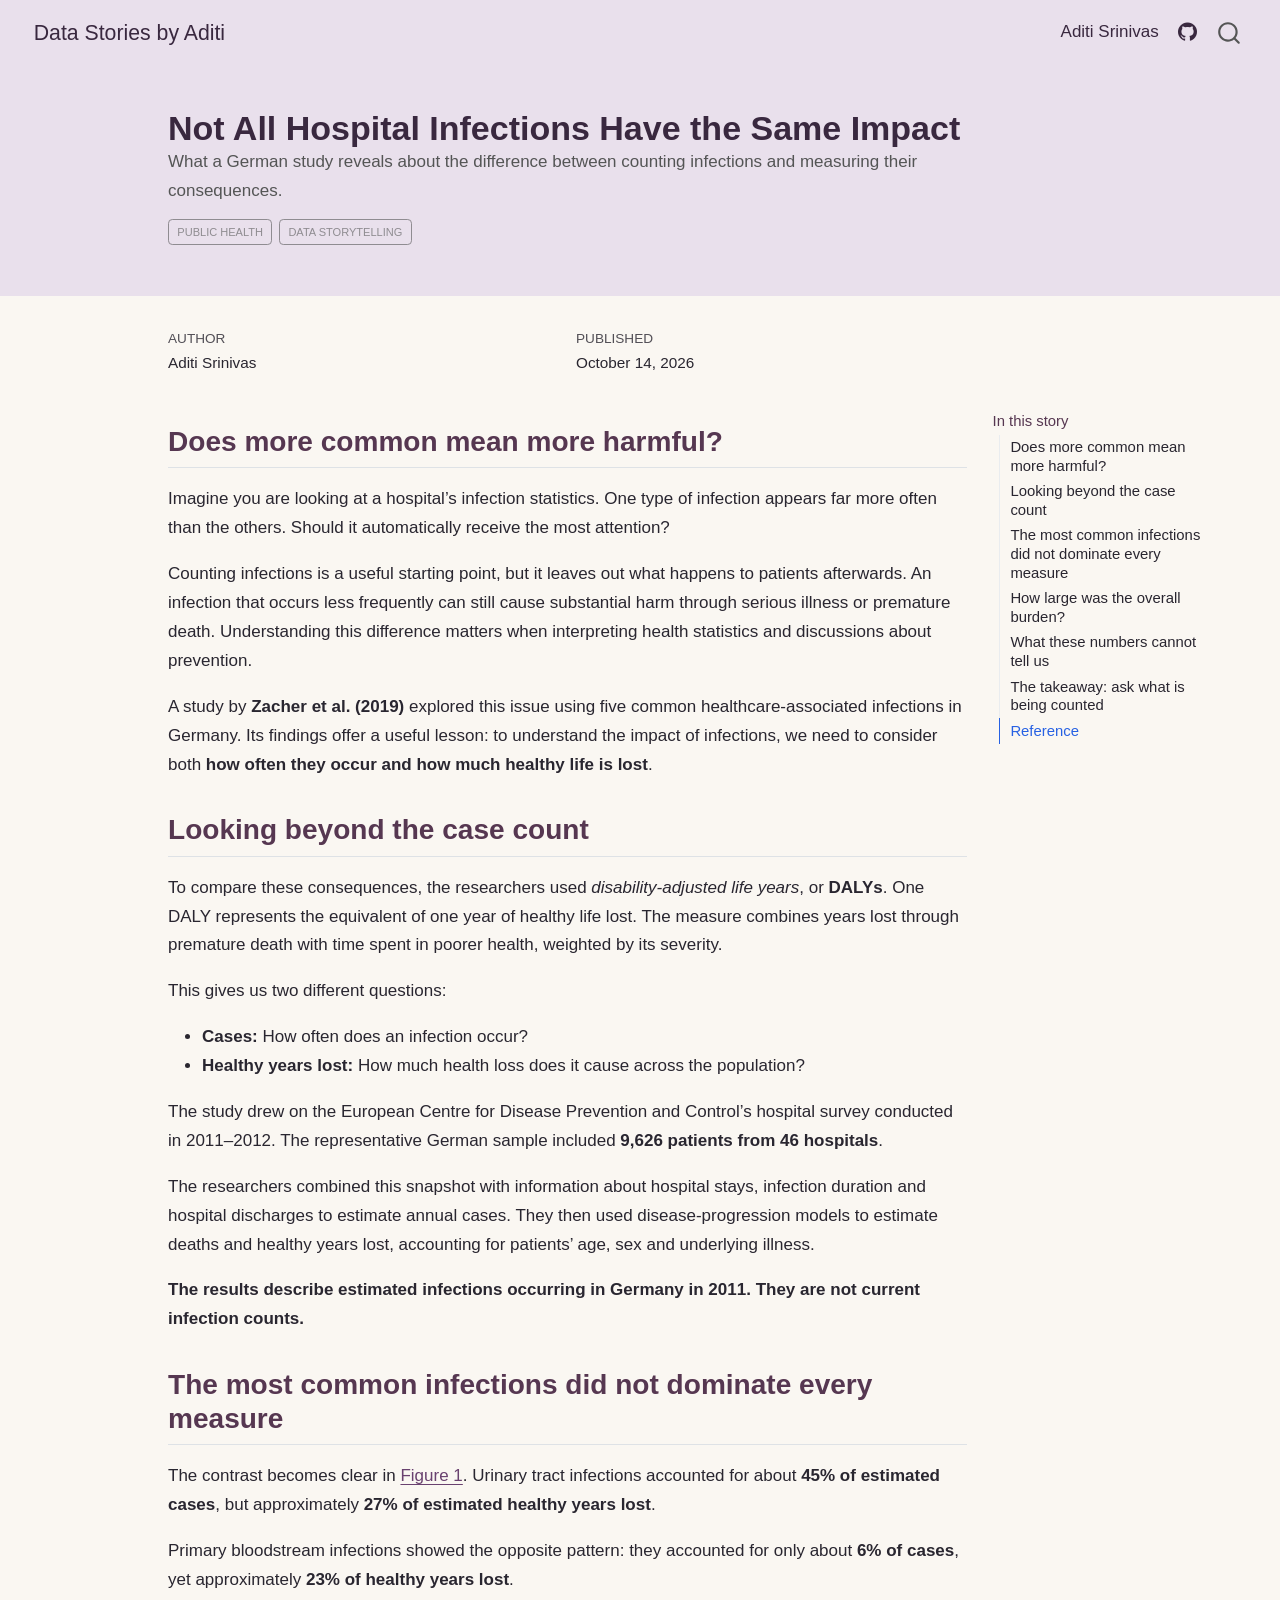
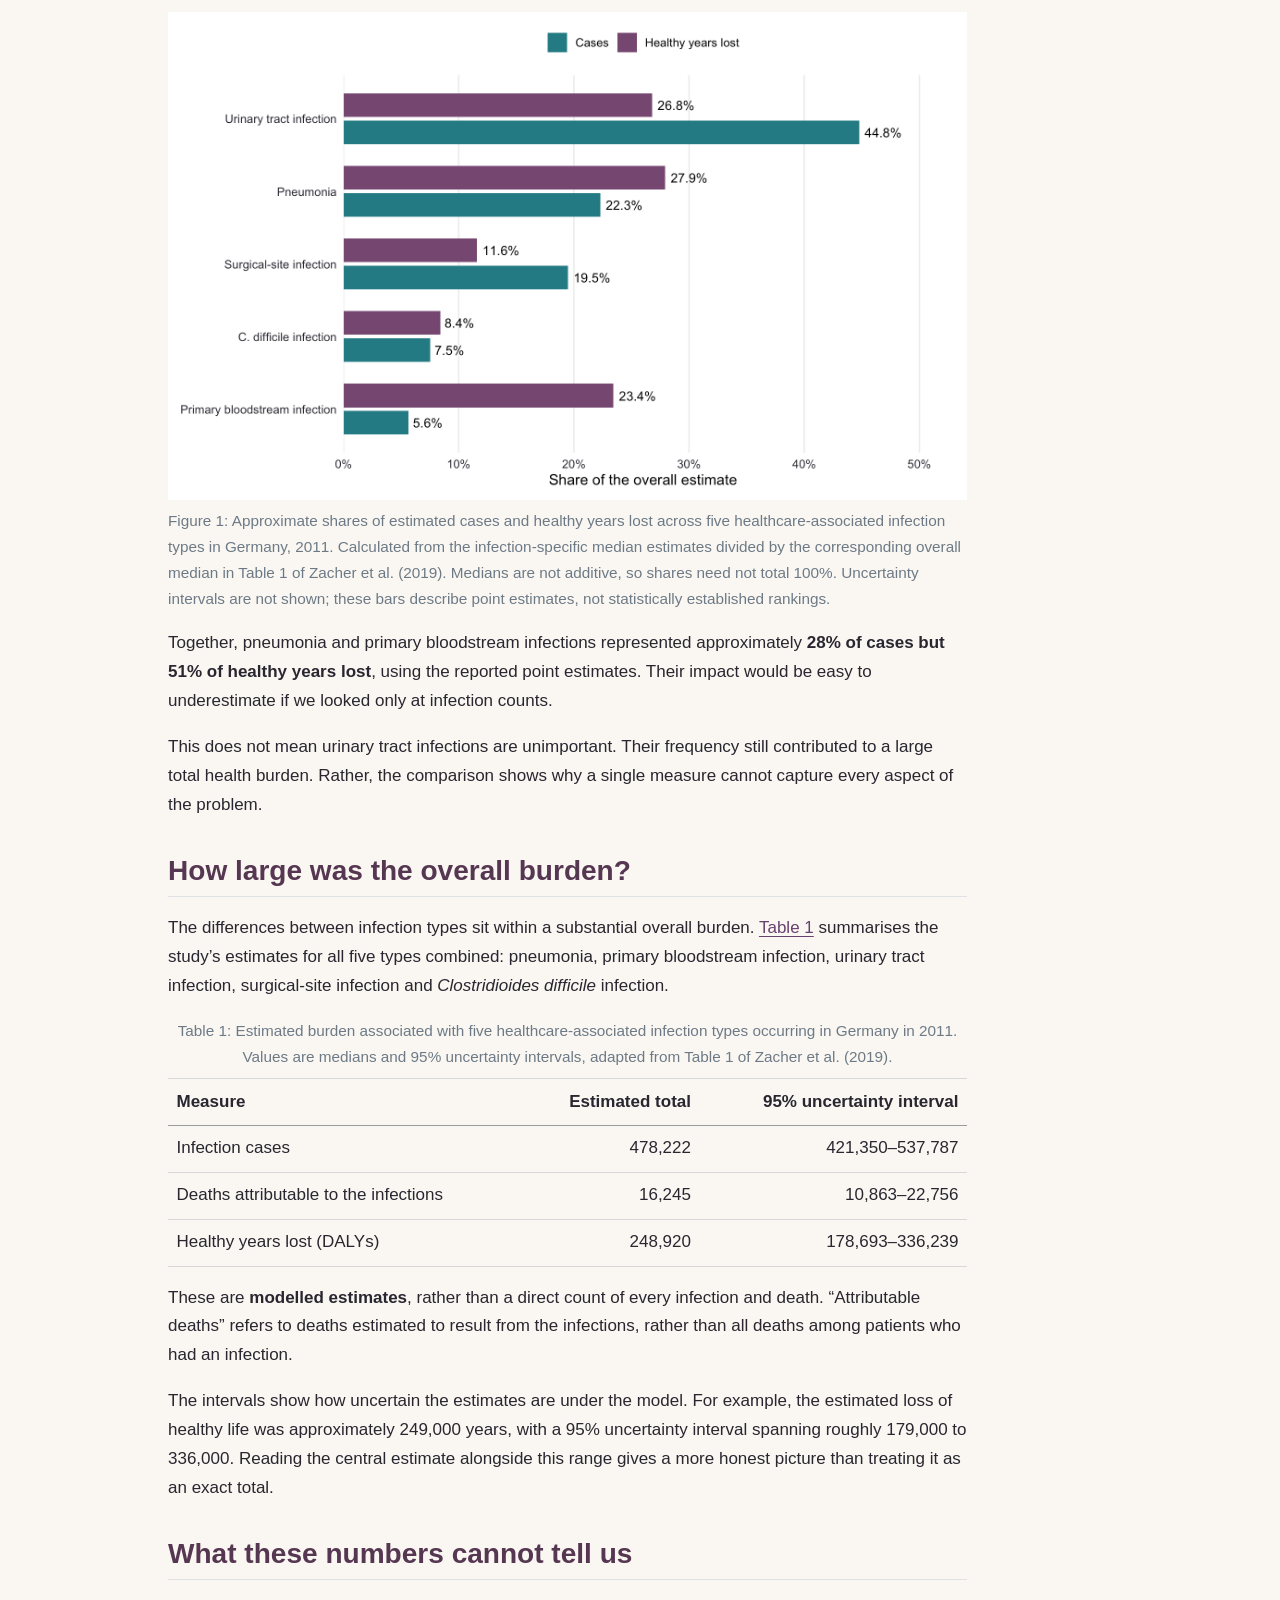
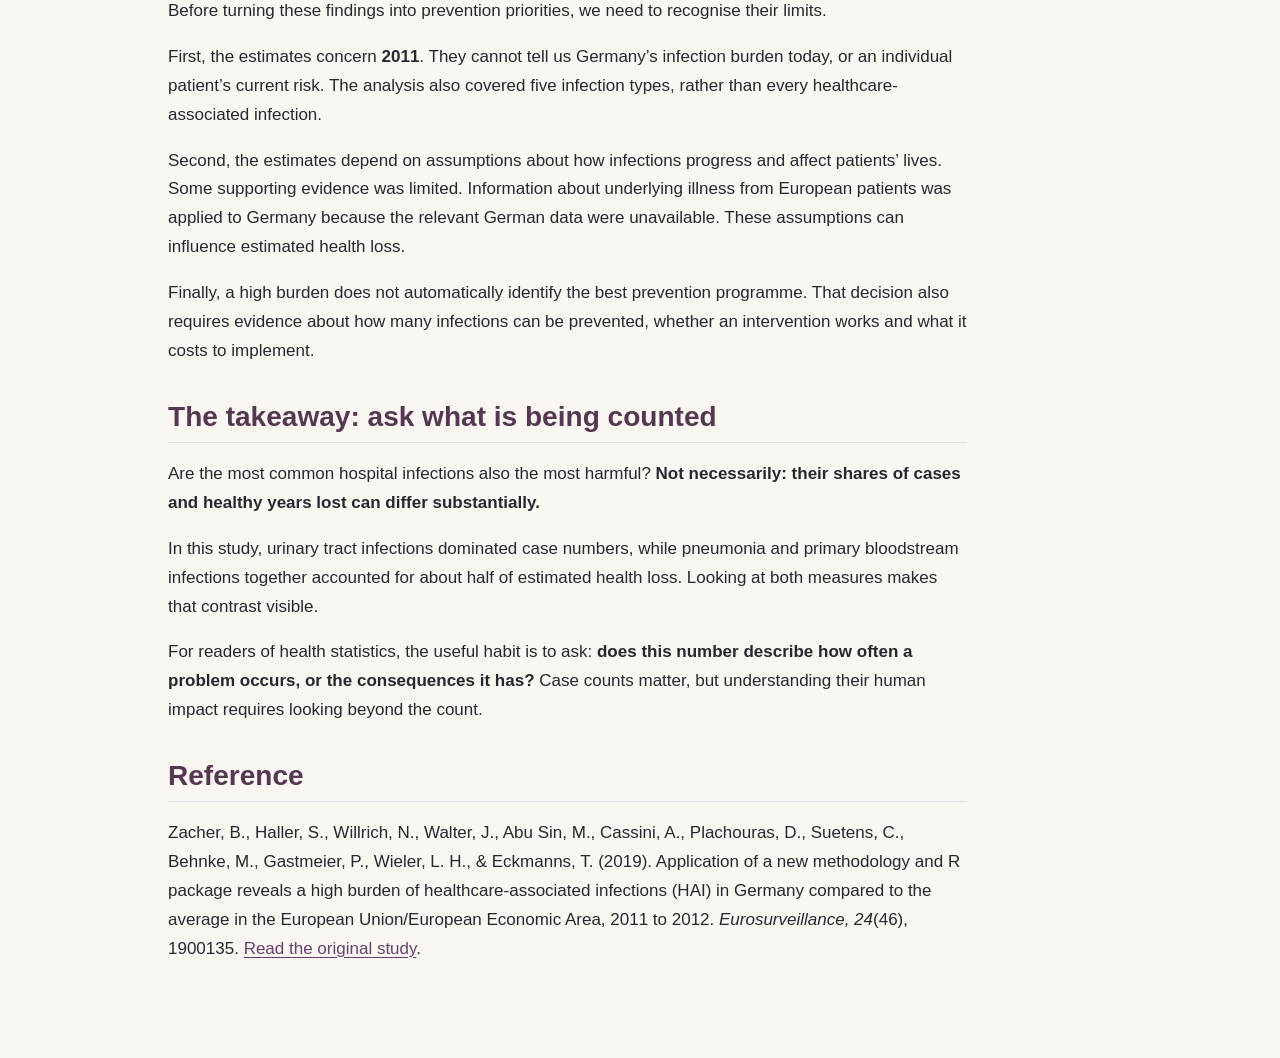
==== docs/posts/welcome/index.html @ 3dda04f0 "Render website for GitHub Pages" ====
<!DOCTYPE html>
<html xmlns="http://www.w3.org/1999/xhtml" lang="en" xml:lang="en"><head>

<meta charset="utf-8">
<meta name="generator" content="quarto-1.8.25">

<meta name="viewport" content="width=device-width, initial-scale=1.0, user-scalable=yes">

<meta name="author" content="Aditi Srinivas">
<meta name="dcterms.date" content="2026-10-14">
<meta name="description" content="What a German study reveals about the difference between counting infections and measuring their consequences.">

<title>Not All Hospital Infections Have the Same Impact – Data Stories by Aditi</title>
<style>
code{white-space: pre-wrap;}
span.smallcaps{font-variant: small-caps;}
div.columns{display: flex; gap: min(4vw, 1.5em);}
div.column{flex: auto; overflow-x: auto;}
div.hanging-indent{margin-left: 1.5em; text-indent: -1.5em;}
ul.task-list{list-style: none;}
ul.task-list li input[type="checkbox"] {
  width: 0.8em;
  margin: 0 0.8em 0.2em -1em; /* quarto-specific, see https://github.com/quarto-dev/quarto-cli/issues/4556 */ 
  vertical-align: middle;
}
</style>


<script src="../../site_libs/quarto-nav/quarto-nav.js"></script>
<script src="../../site_libs/quarto-nav/headroom.min.js"></script>
<script src="../../site_libs/clipboard/clipboard.min.js"></script>
<script src="../../site_libs/quarto-search/autocomplete.umd.js"></script>
<script src="../../site_libs/quarto-search/fuse.min.js"></script>
<script src="../../site_libs/quarto-search/quarto-search.js"></script>
<meta name="quarto:offset" content="../../">
<script src="../../site_libs/quarto-html/quarto.js" type="module"></script>
<script src="../../site_libs/quarto-html/tabsets/tabsets.js" type="module"></script>
<script src="../../site_libs/quarto-html/axe/axe-check.js" type="module"></script>
<script src="../../site_libs/quarto-html/popper.min.js"></script>
<script src="../../site_libs/quarto-html/tippy.umd.min.js"></script>
<script src="../../site_libs/quarto-html/anchor.min.js"></script>
<link href="../../site_libs/quarto-html/tippy.css" rel="stylesheet">
<link href="../../site_libs/quarto-html/quarto-syntax-highlighting-7b89279ff1a6dce999919e0e67d4d9ec.css" rel="stylesheet" id="quarto-text-highlighting-styles">
<script src="../../site_libs/bootstrap/bootstrap.min.js"></script>
<link href="../../site_libs/bootstrap/bootstrap-icons.css" rel="stylesheet">
<link href="../../site_libs/bootstrap/bootstrap-5b4ad623e5705c0698d39aec6f10cf02.min.css" rel="stylesheet" append-hash="true" id="quarto-bootstrap" data-mode="light">
<script id="quarto-search-options" type="application/json">{
  "location": "navbar",
  "copy-button": false,
  "collapse-after": 3,
  "panel-placement": "end",
  "type": "overlay",
  "limit": 50,
  "keyboard-shortcut": [
    "f",
    "/",
    "s"
  ],
  "show-item-context": false,
  "language": {
    "search-no-results-text": "No results",
    "search-matching-documents-text": "matching documents",
    "search-copy-link-title": "Copy link to search",
    "search-hide-matches-text": "Hide additional matches",
    "search-more-match-text": "more match in this document",
    "search-more-matches-text": "more matches in this document",
    "search-clear-button-title": "Clear",
    "search-text-placeholder": "",
    "search-detached-cancel-button-title": "Cancel",
    "search-submit-button-title": "Submit",
    "search-label": "Search"
  }
}</script>


<link rel="stylesheet" href="../../styles.css">
</head>

<body class="nav-fixed quarto-light">

<div id="quarto-search-results"></div>
  <header id="quarto-header" class="headroom fixed-top quarto-banner">
    <nav class="navbar navbar-expand-lg " data-bs-theme="dark">
      <div class="navbar-container container-fluid">
      <div class="navbar-brand-container mx-auto">
    <a href="../../index.html" class="navbar-brand navbar-brand-logo">
    </a>
    <a class="navbar-brand" href="../../index.html">
    <span class="navbar-title">Data Stories by Aditi</span>
    </a>
  </div>
            <div id="quarto-search" class="" title="Search"></div>
          <button class="navbar-toggler" type="button" data-bs-toggle="collapse" data-bs-target="#navbarCollapse" aria-controls="navbarCollapse" role="menu" aria-expanded="false" aria-label="Toggle navigation" onclick="if (window.quartoToggleHeadroom) { window.quartoToggleHeadroom(); }">
  <span class="navbar-toggler-icon"></span>
</button>
          <div class="collapse navbar-collapse" id="navbarCollapse">
            <ul class="navbar-nav navbar-nav-scroll ms-auto">
  <li class="nav-item">
    <a class="nav-link" href="../../about.html"> 
<span class="menu-text">Aditi Srinivas</span></a>
  </li>  
  <li class="nav-item compact">
    <a class="nav-link" href="https://github.com/asri0053"> <i class="bi bi-github" role="img">
</i> 
<span class="menu-text"></span></a>
  </li>  
</ul>
          </div> <!-- /navcollapse -->
            <div class="quarto-navbar-tools">
</div>
      </div> <!-- /container-fluid -->
    </nav>
</header>
<!-- content -->
<header id="title-block-header" class="quarto-title-block default page-columns page-full">
  <div class="quarto-title-banner page-columns page-full">
    <div class="quarto-title column-body">
      <h1 class="title">Not All Hospital Infections Have the Same Impact</h1>
                  <div>
        <div class="description">
          What a German study reveals about the difference between counting infections and measuring their consequences.
        </div>
      </div>
                          <div class="quarto-categories">
                <div class="quarto-category">Public health</div>
                <div class="quarto-category">Data storytelling</div>
              </div>
                  </div>
  </div>
    
  
  <div class="quarto-title-meta">

      <div>
      <div class="quarto-title-meta-heading">Author</div>
      <div class="quarto-title-meta-contents">
               <p>Aditi Srinivas </p>
            </div>
    </div>
      
      <div>
      <div class="quarto-title-meta-heading">Published</div>
      <div class="quarto-title-meta-contents">
        <p class="date">October 14, 2026</p>
      </div>
    </div>
    
      
    </div>
    
  
  </header><div id="quarto-content" class="quarto-container page-columns page-rows-contents page-layout-article page-navbar">
<!-- sidebar -->
<!-- margin-sidebar -->
    <div id="quarto-margin-sidebar" class="sidebar margin-sidebar">
        <nav id="TOC" role="doc-toc" class="toc-active">
    <h2 id="toc-title">In this story</h2>
   
  <ul>
  <li><a href="#does-more-common-mean-more-harmful" id="toc-does-more-common-mean-more-harmful" class="nav-link active" data-scroll-target="#does-more-common-mean-more-harmful">Does more common mean more harmful?</a></li>
  <li><a href="#looking-beyond-the-case-count" id="toc-looking-beyond-the-case-count" class="nav-link" data-scroll-target="#looking-beyond-the-case-count">Looking beyond the case count</a></li>
  <li><a href="#the-most-common-infections-did-not-dominate-every-measure" id="toc-the-most-common-infections-did-not-dominate-every-measure" class="nav-link" data-scroll-target="#the-most-common-infections-did-not-dominate-every-measure">The most common infections did not dominate every measure</a></li>
  <li><a href="#how-large-was-the-overall-burden" id="toc-how-large-was-the-overall-burden" class="nav-link" data-scroll-target="#how-large-was-the-overall-burden">How large was the overall burden?</a></li>
  <li><a href="#what-these-numbers-cannot-tell-us" id="toc-what-these-numbers-cannot-tell-us" class="nav-link" data-scroll-target="#what-these-numbers-cannot-tell-us">What these numbers cannot tell us</a></li>
  <li><a href="#the-takeaway-ask-what-is-being-counted" id="toc-the-takeaway-ask-what-is-being-counted" class="nav-link" data-scroll-target="#the-takeaway-ask-what-is-being-counted">The takeaway: ask what is being counted</a></li>
  <li><a href="#reference" id="toc-reference" class="nav-link" data-scroll-target="#reference">Reference</a></li>
  </ul>
</nav>
    </div>
<!-- main -->
<main class="content quarto-banner-title-block" id="quarto-document-content">





<section id="does-more-common-mean-more-harmful" class="level2">
<h2 class="anchored" data-anchor-id="does-more-common-mean-more-harmful">Does more common mean more harmful?</h2>
<p>Imagine you are looking at a hospital’s infection statistics. One type of infection appears far more often than the others. Should it automatically receive the most attention?</p>
<p>Counting infections is a useful starting point, but it leaves out what happens to patients afterwards. An infection that occurs less frequently can still cause substantial harm through serious illness or premature death. Understanding this difference matters when interpreting health statistics and discussions about prevention.</p>
<p>A study by <strong>Zacher et al.&nbsp;(2019)</strong> explored this issue using five common healthcare-associated infections in Germany. Its findings offer a useful lesson: to understand the impact of infections, we need to consider both <strong>how often they occur and how much healthy life is lost</strong>.</p>
</section>
<section id="looking-beyond-the-case-count" class="level2">
<h2 class="anchored" data-anchor-id="looking-beyond-the-case-count">Looking beyond the case count</h2>
<p>To compare these consequences, the researchers used <em>disability-adjusted life years</em>, or <strong>DALYs</strong>. One DALY represents the equivalent of one year of healthy life lost. The measure combines years lost through premature death with time spent in poorer health, weighted by its severity.</p>
<p>This gives us two different questions:</p>
<ul>
<li><strong>Cases:</strong> How often does an infection occur?</li>
<li><strong>Healthy years lost:</strong> How much health loss does it cause across the population?</li>
</ul>
<p>The study drew on the European Centre for Disease Prevention and Control’s hospital survey conducted in 2011–2012. The representative German sample included <strong>9,626 patients from 46 hospitals</strong>.</p>
<p>The researchers combined this snapshot with information about hospital stays, infection duration and hospital discharges to estimate annual cases. They then used disease-progression models to estimate deaths and healthy years lost, accounting for patients’ age, sex and underlying illness.</p>
<p><strong>The results describe estimated infections occurring in Germany in 2011. They are not current infection counts.</strong></p>
</section>
<section id="the-most-common-infections-did-not-dominate-every-measure" class="level2">
<h2 class="anchored" data-anchor-id="the-most-common-infections-did-not-dominate-every-measure">The most common infections did not dominate every measure</h2>
<p>The contrast becomes clear in <a href="#fig-infection-shares" class="quarto-xref">Figure&nbsp;1</a>. Urinary tract infections accounted for about <strong>45% of estimated cases</strong>, but approximately <strong>27% of estimated healthy years lost</strong>.</p>
<p>Primary bloodstream infections showed the opposite pattern: they accounted for only about <strong>6% of cases</strong>, yet approximately <strong>23% of healthy years lost</strong>.</p>
<div class="cell">
<div class="cell-output-display">
<div id="fig-infection-shares" class="quarto-float quarto-figure quarto-figure-center anchored" alt="Paired horizontal bars compare infection case shares with shares of healthy years lost. Urinary tract infections account for about 45 percent of cases and 27 percent of health loss; primary bloodstream infections account for about 6 percent of cases and 23 percent of health loss.">
<figure class="quarto-float quarto-float-fig figure">
<div aria-describedby="fig-infection-shares-caption-0ceaefa1-69ba-4598-a22c-09a6ac19f8ca">
<img src="index_files/figure-html/fig-infection-shares-1.png" class="img-fluid figure-img" style="width:100.0%" alt="Paired horizontal bars compare infection case shares with shares of healthy years lost. Urinary tract infections account for about 45 percent of cases and 27 percent of health loss; primary bloodstream infections account for about 6 percent of cases and 23 percent of health loss.">
</div>
<figcaption class="quarto-float-caption-bottom quarto-float-caption quarto-float-fig" id="fig-infection-shares-caption-0ceaefa1-69ba-4598-a22c-09a6ac19f8ca">
Figure&nbsp;1: Approximate shares of estimated cases and healthy years lost across five healthcare-associated infection types in Germany, 2011. Calculated from the infection-specific median estimates divided by the corresponding overall median in Table 1 of Zacher et al.&nbsp;(2019). Medians are not additive, so shares need not total 100%. Uncertainty intervals are not shown; these bars describe point estimates, not statistically established rankings.
</figcaption>
</figure>
</div>
</div>
</div>
<p>Together, pneumonia and primary bloodstream infections represented approximately <strong>28% of cases but 51% of healthy years lost</strong>, using the reported point estimates. Their impact would be easy to underestimate if we looked only at infection counts.</p>
<p>This does not mean urinary tract infections are unimportant. Their frequency still contributed to a large total health burden. Rather, the comparison shows why a single measure cannot capture every aspect of the problem.</p>
</section>
<section id="how-large-was-the-overall-burden" class="level2">
<h2 class="anchored" data-anchor-id="how-large-was-the-overall-burden">How large was the overall burden?</h2>
<p>The differences between infection types sit within a substantial overall burden. <a href="#tbl-burden" class="quarto-xref">Table&nbsp;1</a> summarises the study’s estimates for all five types combined: pneumonia, primary bloodstream infection, urinary tract infection, surgical-site infection and <em>Clostridioides difficile</em> infection.</p>
<div id="tbl-burden" class="quarto-float quarto-figure quarto-figure-center anchored">
<figure class="quarto-float quarto-float-tbl figure">
<figcaption class="quarto-float-caption-top quarto-float-caption quarto-float-tbl" id="tbl-burden-caption-0ceaefa1-69ba-4598-a22c-09a6ac19f8ca">
Table&nbsp;1: Estimated burden associated with five healthcare-associated infection types occurring in Germany in 2011. Values are medians and 95% uncertainty intervals, adapted from Table 1 of Zacher et al.&nbsp;(2019).
</figcaption>
<div aria-describedby="tbl-burden-caption-0ceaefa1-69ba-4598-a22c-09a6ac19f8ca">
<table class="caption-top table">
<thead>
<tr class="header">
<th style="text-align: left;">Measure</th>
<th style="text-align: right;">Estimated total</th>
<th style="text-align: right;">95% uncertainty interval</th>
</tr>
</thead>
<tbody>
<tr class="odd">
<td style="text-align: left;">Infection cases</td>
<td style="text-align: right;">478,222</td>
<td style="text-align: right;">421,350–537,787</td>
</tr>
<tr class="even">
<td style="text-align: left;">Deaths attributable to the infections</td>
<td style="text-align: right;">16,245</td>
<td style="text-align: right;">10,863–22,756</td>
</tr>
<tr class="odd">
<td style="text-align: left;">Healthy years lost (DALYs)</td>
<td style="text-align: right;">248,920</td>
<td style="text-align: right;">178,693–336,239</td>
</tr>
</tbody>
</table>
</div>
</figure>
</div>
<p>These are <strong>modelled estimates</strong>, rather than a direct count of every infection and death. “Attributable deaths” refers to deaths estimated to result from the infections, rather than all deaths among patients who had an infection.</p>
<p>The intervals show how uncertain the estimates are under the model. For example, the estimated loss of healthy life was approximately 249,000 years, with a 95% uncertainty interval spanning roughly 179,000 to 336,000. Reading the central estimate alongside this range gives a more honest picture than treating it as an exact total.</p>
</section>
<section id="what-these-numbers-cannot-tell-us" class="level2">
<h2 class="anchored" data-anchor-id="what-these-numbers-cannot-tell-us">What these numbers cannot tell us</h2>
<p>Before turning these findings into prevention priorities, we need to recognise their limits.</p>
<p>First, the estimates concern <strong>2011</strong>. They cannot tell us Germany’s infection burden today, or an individual patient’s current risk. The analysis also covered five infection types, rather than every healthcare-associated infection.</p>
<p>Second, the estimates depend on assumptions about how infections progress and affect patients’ lives. Some supporting evidence was limited. Information about underlying illness from European patients was applied to Germany because the relevant German data were unavailable. These assumptions can influence estimated health loss.</p>
<p>Finally, a high burden does not automatically identify the best prevention programme. That decision also requires evidence about how many infections can be prevented, whether an intervention works and what it costs to implement.</p>
</section>
<section id="the-takeaway-ask-what-is-being-counted" class="level2">
<h2 class="anchored" data-anchor-id="the-takeaway-ask-what-is-being-counted">The takeaway: ask what is being counted</h2>
<p>Are the most common hospital infections also the most harmful? <strong>Not necessarily: their shares of cases and healthy years lost can differ substantially.</strong></p>
<p>In this study, urinary tract infections dominated case numbers, while pneumonia and primary bloodstream infections together accounted for about half of estimated health loss. Looking at both measures makes that contrast visible.</p>
<p>For readers of health statistics, the useful habit is to ask: <strong>does this number describe how often a problem occurs, or the consequences it has?</strong> Case counts matter, but understanding their human impact requires looking beyond the count.</p>
</section>
<section id="reference" class="level2">
<h2 class="anchored" data-anchor-id="reference">Reference</h2>
<p>Zacher, B., Haller, S., Willrich, N., Walter, J., Abu Sin, M., Cassini, A., Plachouras, D., Suetens, C., Behnke, M., Gastmeier, P., Wieler, L. H., &amp; Eckmanns, T. (2019). Application of a new methodology and R package reveals a high burden of healthcare-associated infections (HAI) in Germany compared to the average in the European Union/European Economic Area, 2011 to 2012. <em>Eurosurveillance, 24</em>(46), 1900135. <a href="https://doi.org/10.2807/1560-7917.ES.2019.24.46.1900135">Read the original study</a>.</p>


</section>

</main> <!-- /main -->
<script id="quarto-html-after-body" type="application/javascript">
  window.document.addEventListener("DOMContentLoaded", function (event) {
    const icon = "";
    const anchorJS = new window.AnchorJS();
    anchorJS.options = {
      placement: 'right',
      icon: icon
    };
    anchorJS.add('.anchored');
    const isCodeAnnotation = (el) => {
      for (const clz of el.classList) {
        if (clz.startsWith('code-annotation-')) {                     
          return true;
        }
      }
      return false;
    }
    const onCopySuccess = function(e) {
      // button target
      const button = e.trigger;
      // don't keep focus
      button.blur();
      // flash "checked"
      button.classList.add('code-copy-button-checked');
      var currentTitle = button.getAttribute("title");
      button.setAttribute("title", "Copied!");
      let tooltip;
      if (window.bootstrap) {
        button.setAttribute("data-bs-toggle", "tooltip");
        button.setAttribute("data-bs-placement", "left");
        button.setAttribute("data-bs-title", "Copied!");
        tooltip = new bootstrap.Tooltip(button, 
          { trigger: "manual", 
            customClass: "code-copy-button-tooltip",
            offset: [0, -8]});
        tooltip.show();    
      }
      setTimeout(function() {
        if (tooltip) {
          tooltip.hide();
          button.removeAttribute("data-bs-title");
          button.removeAttribute("data-bs-toggle");
          button.removeAttribute("data-bs-placement");
        }
        button.setAttribute("title", currentTitle);
        button.classList.remove('code-copy-button-checked');
      }, 1000);
      // clear code selection
      e.clearSelection();
    }
    const getTextToCopy = function(trigger) {
      const outerScaffold = trigger.parentElement.cloneNode(true);
      const codeEl = outerScaffold.querySelector('code');
      for (const childEl of codeEl.children) {
        if (isCodeAnnotation(childEl)) {
          childEl.remove();
        }
      }
      return codeEl.innerText;
    }
    const clipboard = new window.ClipboardJS('.code-copy-button:not([data-in-quarto-modal])', {
      text: getTextToCopy
    });
    clipboard.on('success', onCopySuccess);
    if (window.document.getElementById('quarto-embedded-source-code-modal')) {
      const clipboardModal = new window.ClipboardJS('.code-copy-button[data-in-quarto-modal]', {
        text: getTextToCopy,
        container: window.document.getElementById('quarto-embedded-source-code-modal')
      });
      clipboardModal.on('success', onCopySuccess);
    }
      var localhostRegex = new RegExp(/^(?:http|https):\/\/localhost\:?[0-9]*\//);
      var mailtoRegex = new RegExp(/^mailto:/);
        var filterRegex = new RegExp('/' + window.location.host + '/');
      var isInternal = (href) => {
          return filterRegex.test(href) || localhostRegex.test(href) || mailtoRegex.test(href);
      }
      // Inspect non-navigation links and adorn them if external
     var links = window.document.querySelectorAll('a[href]:not(.nav-link):not(.navbar-brand):not(.toc-action):not(.sidebar-link):not(.sidebar-item-toggle):not(.pagination-link):not(.no-external):not([aria-hidden]):not(.dropdown-item):not(.quarto-navigation-tool):not(.about-link)');
      for (var i=0; i<links.length; i++) {
        const link = links[i];
        if (!isInternal(link.href)) {
          // undo the damage that might have been done by quarto-nav.js in the case of
          // links that we want to consider external
          if (link.dataset.originalHref !== undefined) {
            link.href = link.dataset.originalHref;
          }
        }
      }
    function tippyHover(el, contentFn, onTriggerFn, onUntriggerFn) {
      const config = {
        allowHTML: true,
        maxWidth: 500,
        delay: 100,
        arrow: false,
        appendTo: function(el) {
            return el.parentElement;
        },
        interactive: true,
        interactiveBorder: 10,
        theme: 'quarto',
        placement: 'bottom-start',
      };
      if (contentFn) {
        config.content = contentFn;
      }
      if (onTriggerFn) {
        config.onTrigger = onTriggerFn;
      }
      if (onUntriggerFn) {
        config.onUntrigger = onUntriggerFn;
      }
      window.tippy(el, config); 
    }
    const noterefs = window.document.querySelectorAll('a[role="doc-noteref"]');
    for (var i=0; i<noterefs.length; i++) {
      const ref = noterefs[i];
      tippyHover(ref, function() {
        // use id or data attribute instead here
        let href = ref.getAttribute('data-footnote-href') || ref.getAttribute('href');
        try { href = new URL(href).hash; } catch {}
        const id = href.replace(/^#\/?/, "");
        const note = window.document.getElementById(id);
        if (note) {
          return note.innerHTML;
        } else {
          return "";
        }
      });
    }
    const xrefs = window.document.querySelectorAll('a.quarto-xref');
    const processXRef = (id, note) => {
      // Strip column container classes
      const stripColumnClz = (el) => {
        el.classList.remove("page-full", "page-columns");
        if (el.children) {
          for (const child of el.children) {
            stripColumnClz(child);
          }
        }
      }
      stripColumnClz(note)
      if (id === null || id.startsWith('sec-')) {
        // Special case sections, only their first couple elements
        const container = document.createElement("div");
        if (note.children && note.children.length > 2) {
          container.appendChild(note.children[0].cloneNode(true));
          for (let i = 1; i < note.children.length; i++) {
            const child = note.children[i];
            if (child.tagName === "P" && child.innerText === "") {
              continue;
            } else {
              container.appendChild(child.cloneNode(true));
              break;
            }
          }
          if (window.Quarto?.typesetMath) {
            window.Quarto.typesetMath(container);
          }
          return container.innerHTML
        } else {
          if (window.Quarto?.typesetMath) {
            window.Quarto.typesetMath(note);
          }
          return note.innerHTML;
        }
      } else {
        // Remove any anchor links if they are present
        const anchorLink = note.querySelector('a.anchorjs-link');
        if (anchorLink) {
          anchorLink.remove();
        }
        if (window.Quarto?.typesetMath) {
          window.Quarto.typesetMath(note);
        }
        if (note.classList.contains("callout")) {
          return note.outerHTML;
        } else {
          return note.innerHTML;
        }
      }
    }
    for (var i=0; i<xrefs.length; i++) {
      const xref = xrefs[i];
      tippyHover(xref, undefined, function(instance) {
        instance.disable();
        let url = xref.getAttribute('href');
        let hash = undefined; 
        if (url.startsWith('#')) {
          hash = url;
        } else {
          try { hash = new URL(url).hash; } catch {}
        }
        if (hash) {
          const id = hash.replace(/^#\/?/, "");
          const note = window.document.getElementById(id);
          if (note !== null) {
            try {
              const html = processXRef(id, note.cloneNode(true));
              instance.setContent(html);
            } finally {
              instance.enable();
              instance.show();
            }
          } else {
            // See if we can fetch this
            fetch(url.split('#')[0])
            .then(res => res.text())
            .then(html => {
              const parser = new DOMParser();
              const htmlDoc = parser.parseFromString(html, "text/html");
              const note = htmlDoc.getElementById(id);
              if (note !== null) {
                const html = processXRef(id, note);
                instance.setContent(html);
              } 
            }).finally(() => {
              instance.enable();
              instance.show();
            });
          }
        } else {
          // See if we can fetch a full url (with no hash to target)
          // This is a special case and we should probably do some content thinning / targeting
          fetch(url)
          .then(res => res.text())
          .then(html => {
            const parser = new DOMParser();
            const htmlDoc = parser.parseFromString(html, "text/html");
            const note = htmlDoc.querySelector('main.content');
            if (note !== null) {
              // This should only happen for chapter cross references
              // (since there is no id in the URL)
              // remove the first header
              if (note.children.length > 0 && note.children[0].tagName === "HEADER") {
                note.children[0].remove();
              }
              const html = processXRef(null, note);
              instance.setContent(html);
            } 
          }).finally(() => {
            instance.enable();
            instance.show();
          });
        }
      }, function(instance) {
      });
    }
        let selectedAnnoteEl;
        const selectorForAnnotation = ( cell, annotation) => {
          let cellAttr = 'data-code-cell="' + cell + '"';
          let lineAttr = 'data-code-annotation="' +  annotation + '"';
          const selector = 'span[' + cellAttr + '][' + lineAttr + ']';
          return selector;
        }
        const selectCodeLines = (annoteEl) => {
          const doc = window.document;
          const targetCell = annoteEl.getAttribute("data-target-cell");
          const targetAnnotation = annoteEl.getAttribute("data-target-annotation");
          const annoteSpan = window.document.querySelector(selectorForAnnotation(targetCell, targetAnnotation));
          const lines = annoteSpan.getAttribute("data-code-lines").split(",");
          const lineIds = lines.map((line) => {
            return targetCell + "-" + line;
          })
          let top = null;
          let height = null;
          let parent = null;
          if (lineIds.length > 0) {
              //compute the position of the single el (top and bottom and make a div)
              const el = window.document.getElementById(lineIds[0]);
              top = el.offsetTop;
              height = el.offsetHeight;
              parent = el.parentElement.parentElement;
            if (lineIds.length > 1) {
              const lastEl = window.document.getElementById(lineIds[lineIds.length - 1]);
              const bottom = lastEl.offsetTop + lastEl.offsetHeight;
              height = bottom - top;
            }
            if (top !== null && height !== null && parent !== null) {
              // cook up a div (if necessary) and position it 
              let div = window.document.getElementById("code-annotation-line-highlight");
              if (div === null) {
                div = window.document.createElement("div");
                div.setAttribute("id", "code-annotation-line-highlight");
                div.style.position = 'absolute';
                parent.appendChild(div);
              }
              div.style.top = top - 2 + "px";
              div.style.height = height + 4 + "px";
              div.style.left = 0;
              let gutterDiv = window.document.getElementById("code-annotation-line-highlight-gutter");
              if (gutterDiv === null) {
                gutterDiv = window.document.createElement("div");
                gutterDiv.setAttribute("id", "code-annotation-line-highlight-gutter");
                gutterDiv.style.position = 'absolute';
                const codeCell = window.document.getElementById(targetCell);
                const gutter = codeCell.querySelector('.code-annotation-gutter');
                gutter.appendChild(gutterDiv);
              }
              gutterDiv.style.top = top - 2 + "px";
              gutterDiv.style.height = height + 4 + "px";
            }
            selectedAnnoteEl = annoteEl;
          }
        };
        const unselectCodeLines = () => {
          const elementsIds = ["code-annotation-line-highlight", "code-annotation-line-highlight-gutter"];
          elementsIds.forEach((elId) => {
            const div = window.document.getElementById(elId);
            if (div) {
              div.remove();
            }
          });
          selectedAnnoteEl = undefined;
        };
          // Handle positioning of the toggle
      window.addEventListener(
        "resize",
        throttle(() => {
          elRect = undefined;
          if (selectedAnnoteEl) {
            selectCodeLines(selectedAnnoteEl);
          }
        }, 10)
      );
      function throttle(fn, ms) {
      let throttle = false;
      let timer;
        return (...args) => {
          if(!throttle) { // first call gets through
              fn.apply(this, args);
              throttle = true;
          } else { // all the others get throttled
              if(timer) clearTimeout(timer); // cancel #2
              timer = setTimeout(() => {
                fn.apply(this, args);
                timer = throttle = false;
              }, ms);
          }
        };
      }
        // Attach click handler to the DT
        const annoteDls = window.document.querySelectorAll('dt[data-target-cell]');
        for (const annoteDlNode of annoteDls) {
          annoteDlNode.addEventListener('click', (event) => {
            const clickedEl = event.target;
            if (clickedEl !== selectedAnnoteEl) {
              unselectCodeLines();
              const activeEl = window.document.querySelector('dt[data-target-cell].code-annotation-active');
              if (activeEl) {
                activeEl.classList.remove('code-annotation-active');
              }
              selectCodeLines(clickedEl);
              clickedEl.classList.add('code-annotation-active');
            } else {
              // Unselect the line
              unselectCodeLines();
              clickedEl.classList.remove('code-annotation-active');
            }
          });
        }
    const findCites = (el) => {
      const parentEl = el.parentElement;
      if (parentEl) {
        const cites = parentEl.dataset.cites;
        if (cites) {
          return {
            el,
            cites: cites.split(' ')
          };
        } else {
          return findCites(el.parentElement)
        }
      } else {
        return undefined;
      }
    };
    var bibliorefs = window.document.querySelectorAll('a[role="doc-biblioref"]');
    for (var i=0; i<bibliorefs.length; i++) {
      const ref = bibliorefs[i];
      const citeInfo = findCites(ref);
      if (citeInfo) {
        tippyHover(citeInfo.el, function() {
          var popup = window.document.createElement('div');
          citeInfo.cites.forEach(function(cite) {
            var citeDiv = window.document.createElement('div');
            citeDiv.classList.add('hanging-indent');
            citeDiv.classList.add('csl-entry');
            var biblioDiv = window.document.getElementById('ref-' + cite);
            if (biblioDiv) {
              citeDiv.innerHTML = biblioDiv.innerHTML;
            }
            popup.appendChild(citeDiv);
          });
          return popup.innerHTML;
        });
      }
    }
  });
  </script>
</div> <!-- /content -->




</body></html>
---- docs/site_libs/quarto-html/tippy.css ----
.tippy-box[data-animation=fade][data-state=hidden]{opacity:0}[data-tippy-root]{max-width:calc(100vw - 10px)}.tippy-box{position:relative;background-color:#333;color:#fff;border-radius:4px;font-size:14px;line-height:1.4;white-space:normal;outline:0;transition-property:transform,visibility,opacity}.tippy-box[data-placement^=top]>.tippy-arrow{bottom:0}.tippy-box[data-placement^=top]>.tippy-arrow:before{bottom:-7px;left:0;border-width:8px 8px 0;border-top-color:initial;transform-origin:center top}.tippy-box[data-placement^=bottom]>.tippy-arrow{top:0}.tippy-box[data-placement^=bottom]>.tippy-arrow:before{top:-7px;left:0;border-width:0 8px 8px;border-bottom-color:initial;transform-origin:center bottom}.tippy-box[data-placement^=left]>.tippy-arrow{right:0}.tippy-box[data-placement^=left]>.tippy-arrow:before{border-width:8px 0 8px 8px;border-left-color:initial;right:-7px;transform-origin:center left}.tippy-box[data-placement^=right]>.tippy-arrow{left:0}.tippy-box[data-placement^=right]>.tippy-arrow:before{left:-7px;border-width:8px 8px 8px 0;border-right-color:initial;transform-origin:center right}.tippy-box[data-inertia][data-state=visible]{transition-timing-function:cubic-bezier(.54,1.5,.38,1.11)}.tippy-arrow{width:16px;height:16px;color:#333}.tippy-arrow:before{content:"";position:absolute;border-color:transparent;border-style:solid}.tippy-content{position:relative;padding:5px 9px;z-index:1}
---- docs/site_libs/quarto-html/quarto-syntax-highlighting-7b89279ff1a6dce999919e0e67d4d9ec.css ----
/* quarto syntax highlight colors */
:root {
  --quarto-hl-ot-color: #003B4F;
  --quarto-hl-at-color: #657422;
  --quarto-hl-ss-color: #20794D;
  --quarto-hl-an-color: #5E5E5E;
  --quarto-hl-fu-color: #4758AB;
  --quarto-hl-st-color: #20794D;
  --quarto-hl-cf-color: #003B4F;
  --quarto-hl-op-color: #5E5E5E;
  --quarto-hl-er-color: #AD0000;
  --quarto-hl-bn-color: #AD0000;
  --quarto-hl-al-color: #AD0000;
  --quarto-hl-va-color: #111111;
  --quarto-hl-bu-color: inherit;
  --quarto-hl-ex-color: inherit;
  --quarto-hl-pp-color: #AD0000;
  --quarto-hl-in-color: #5E5E5E;
  --quarto-hl-vs-color: #20794D;
  --quarto-hl-wa-color: #5E5E5E;
  --quarto-hl-do-color: #5E5E5E;
  --quarto-hl-im-color: #00769E;
  --quarto-hl-ch-color: #20794D;
  --quarto-hl-dt-color: #AD0000;
  --quarto-hl-fl-color: #AD0000;
  --quarto-hl-co-color: #5E5E5E;
  --quarto-hl-cv-color: #5E5E5E;
  --quarto-hl-cn-color: #8f5902;
  --quarto-hl-sc-color: #5E5E5E;
  --quarto-hl-dv-color: #AD0000;
  --quarto-hl-kw-color: #003B4F;
}

/* other quarto variables */
:root {
  --quarto-font-monospace: SFMono-Regular, Menlo, Monaco, Consolas, "Liberation Mono", "Courier New", monospace;
}

/* syntax highlight based on Pandoc's rules */
pre > code.sourceCode > span {
  color: #003B4F;
}

code.sourceCode > span {
  color: #003B4F;
}

div.sourceCode,
div.sourceCode pre.sourceCode {
  color: #003B4F;
}

/* Normal */
code span {
  color: #003B4F;
}

/* Alert */
code span.al {
  color: #AD0000;
  font-style: inherit;
}

/* Annotation */
code span.an {
  color: #5E5E5E;
  font-style: inherit;
}

/* Attribute */
code span.at {
  color: #657422;
  font-style: inherit;
}

/* BaseN */
code span.bn {
  color: #AD0000;
  font-style: inherit;
}

/* BuiltIn */
code span.bu {
  font-style: inherit;
}

/* ControlFlow */
code span.cf {
  color: #003B4F;
  font-weight: bold;
  font-style: inherit;
}

/* Char */
code span.ch {
  color: #20794D;
  font-style: inherit;
}

/* Constant */
code span.cn {
  color: #8f5902;
  font-style: inherit;
}

/* Comment */
code span.co {
  color: #5E5E5E;
  font-style: inherit;
}

/* CommentVar */
code span.cv {
  color: #5E5E5E;
  font-style: italic;
}

/* Documentation */
code span.do {
  color: #5E5E5E;
  font-style: italic;
}

/* DataType */
code span.dt {
  color: #AD0000;
  font-style: inherit;
}

/* DecVal */
code span.dv {
  color: #AD0000;
  font-style: inherit;
}

/* Error */
code span.er {
  color: #AD0000;
  font-style: inherit;
}

/* Extension */
code span.ex {
  font-style: inherit;
}

/* Float */
code span.fl {
  color: #AD0000;
  font-style: inherit;
}

/* Function */
code span.fu {
  color: #4758AB;
  font-style: inherit;
}

/* Import */
code span.im {
  color: #00769E;
  font-style: inherit;
}

/* Information */
code span.in {
  color: #5E5E5E;
  font-style: inherit;
}

/* Keyword */
code span.kw {
  color: #003B4F;
  font-weight: bold;
  font-style: inherit;
}

/* Operator */
code span.op {
  color: #5E5E5E;
  font-style: inherit;
}

/* Other */
code span.ot {
  color: #003B4F;
  font-style: inherit;
}

/* Preprocessor */
code span.pp {
  color: #AD0000;
  font-style: inherit;
}

/* SpecialChar */
code span.sc {
  color: #5E5E5E;
  font-style: inherit;
}

/* SpecialString */
code span.ss {
  color: #20794D;
  font-style: inherit;
}

/* String */
code span.st {
  color: #20794D;
  font-style: inherit;
}

/* Variable */
code span.va {
  color: #111111;
  font-style: inherit;
}

/* VerbatimString */
code span.vs {
  color: #20794D;
  font-style: inherit;
}

/* Warning */
code span.wa {
  color: #5E5E5E;
  font-style: italic;
}

.prevent-inlining {
  content: "</";
}

/*# sourceMappingURL=3944bc705cfaf4c80e56f77c5205168a.css.map */
---- docs/styles.css ----
/* Warm background and readable body text */
body {
  background-color: #faf7f2;
  color: #292630;
  font-family: Arial, sans-serif;
  line-height: 1.7;
}

/* Dark plum headings */
h1, h2, h3, h4 {
  color: #563751;
}

/* Soft lavender navigation */
.navbar {
  background-color: #e9e0ec;
}

.navbar .navbar-brand,
.navbar .nav-link {
  color: #39283f;
}

/* Homepage title banner */
.quarto-title-banner {
  background-color: #e9e0ec;
}

.quarto-title-banner h1,
.quarto-title-banner .title {
  color: #39283f;
}

/* Distinct, readable links */
a {
  color: #69416f;
}

a:hover {
  color: #45264b;
}
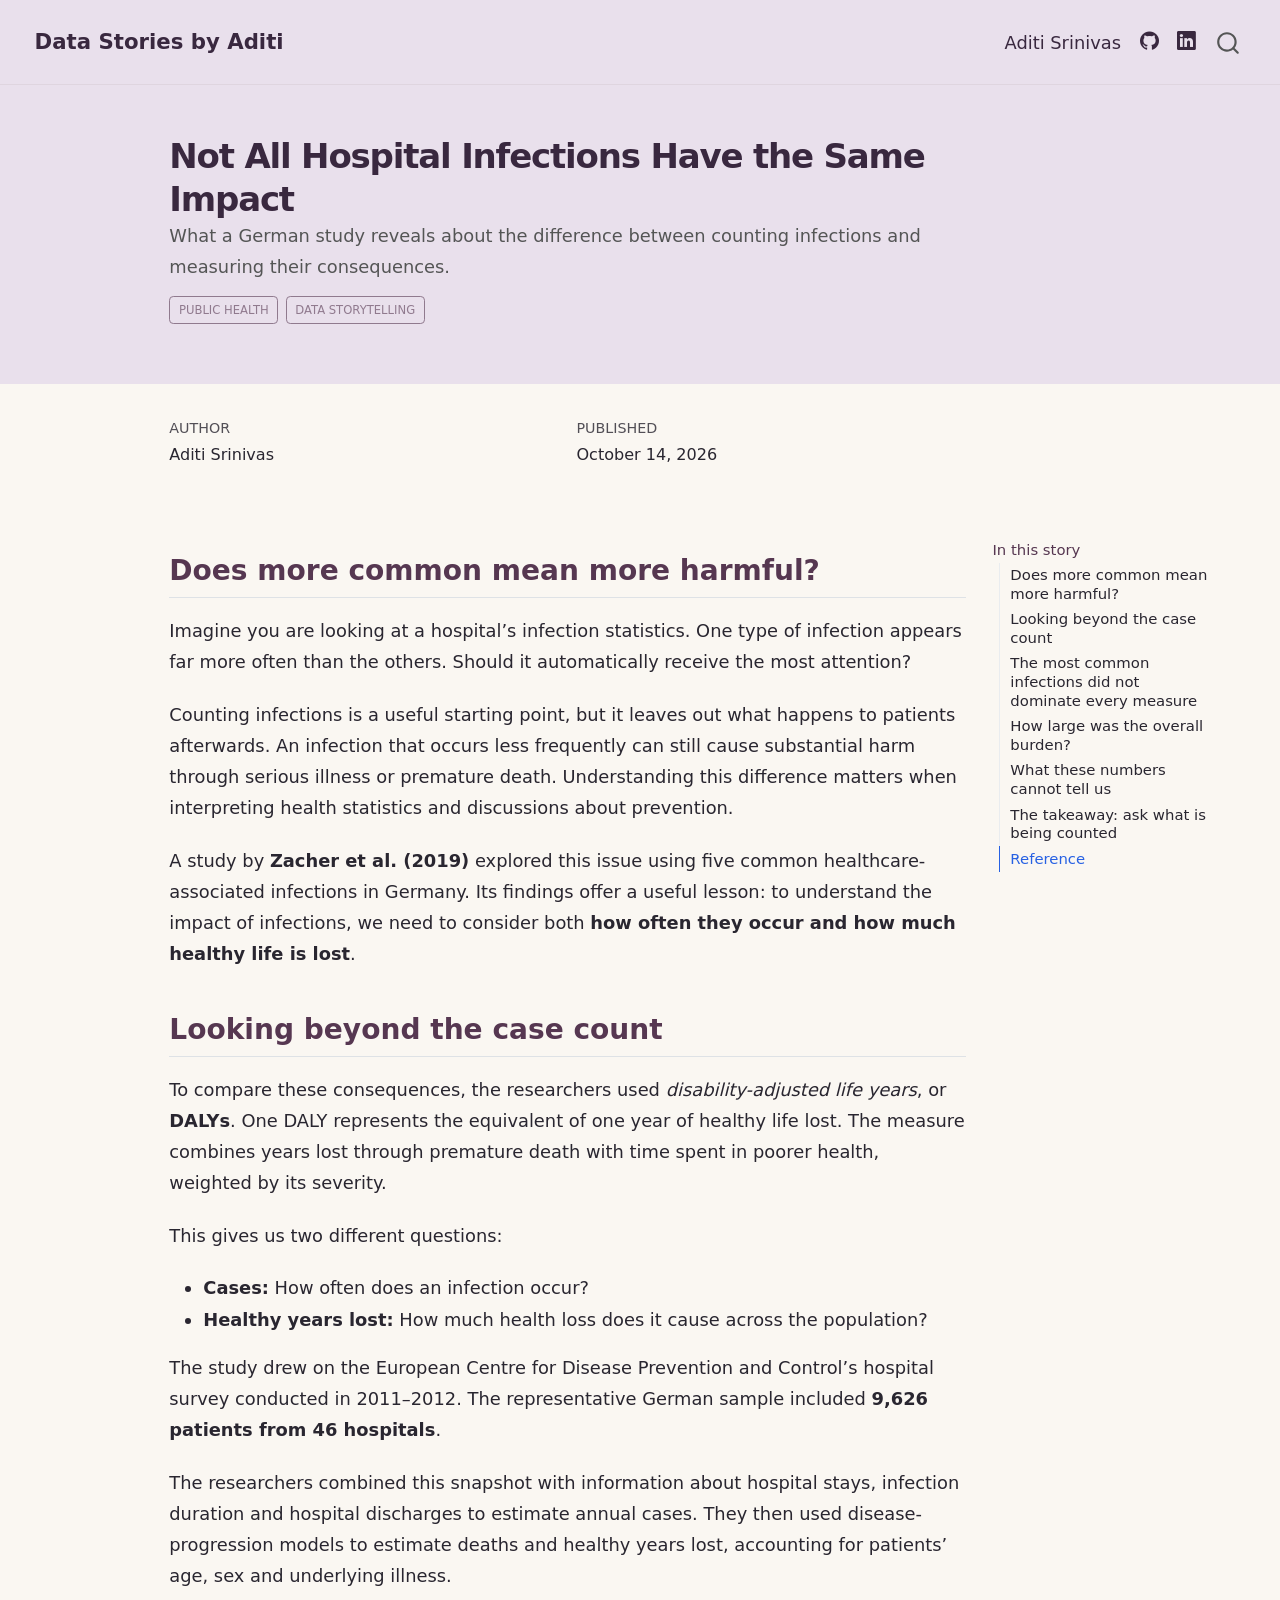
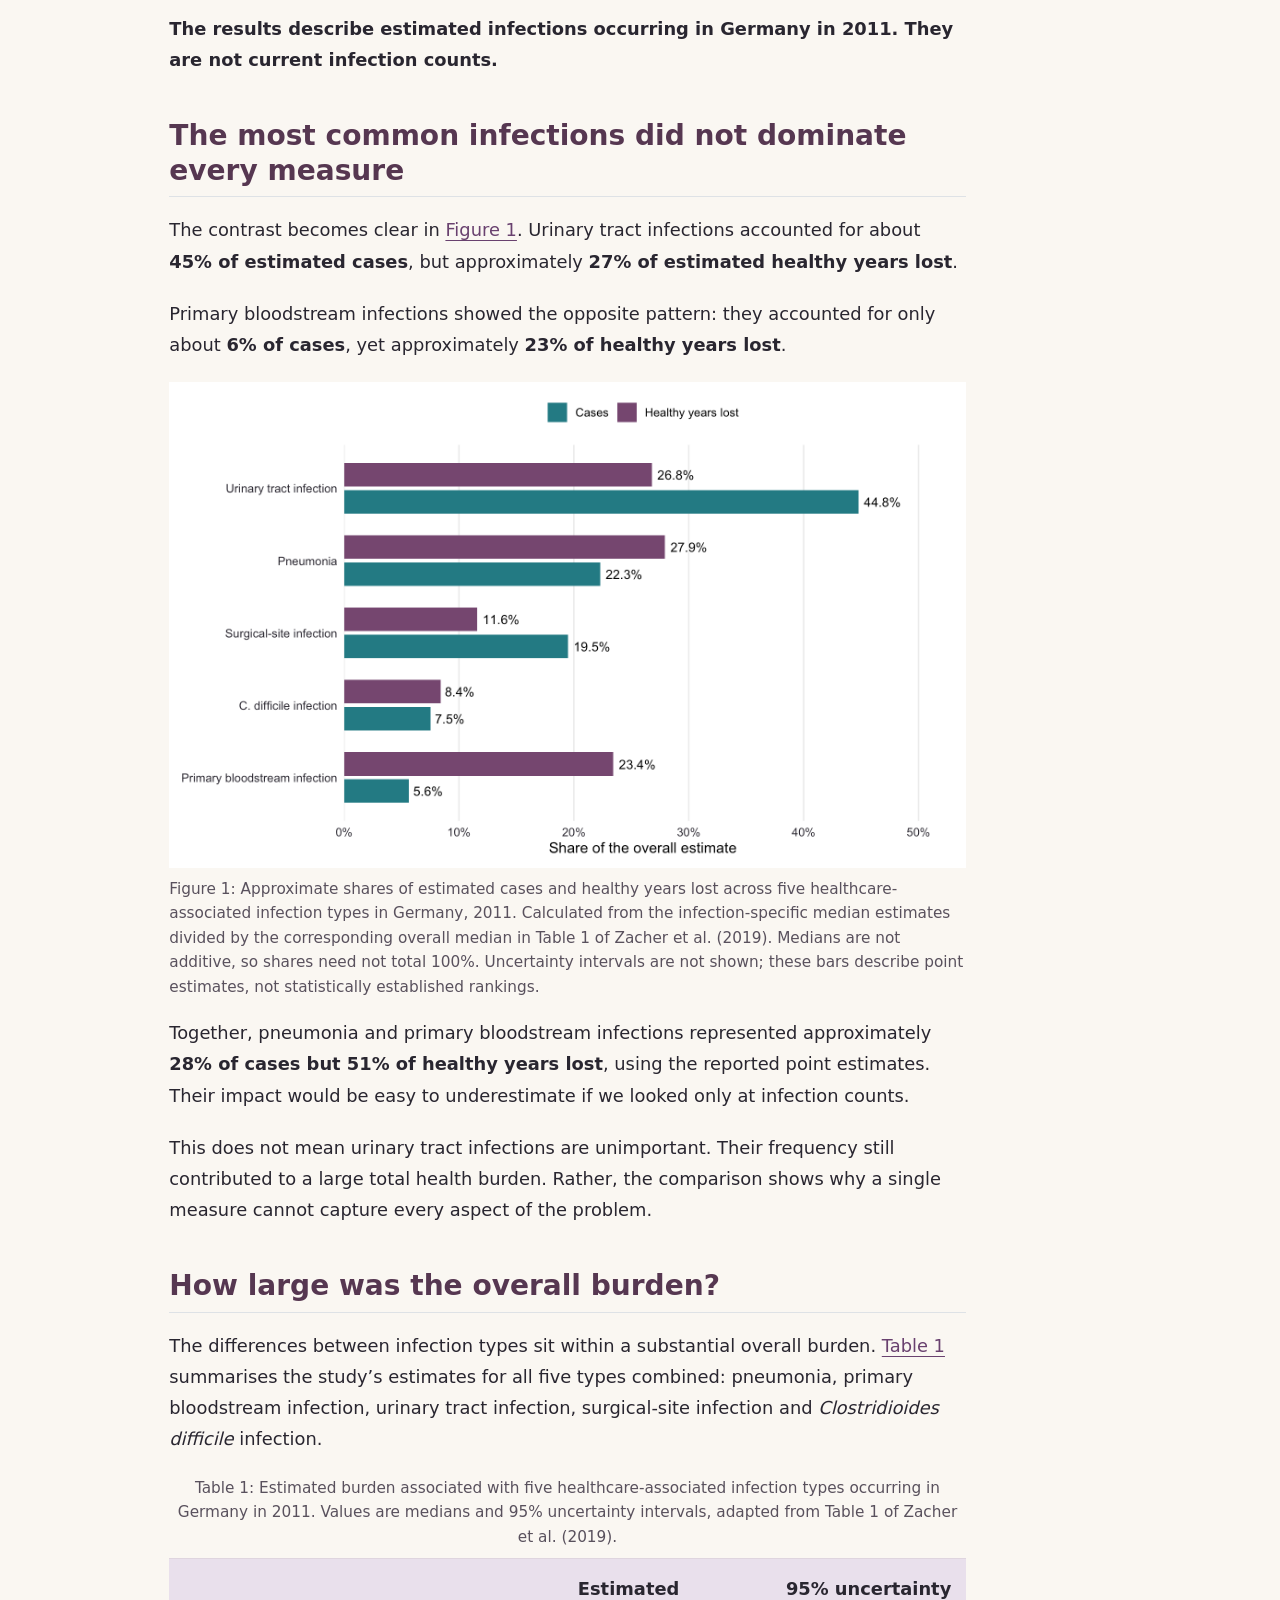
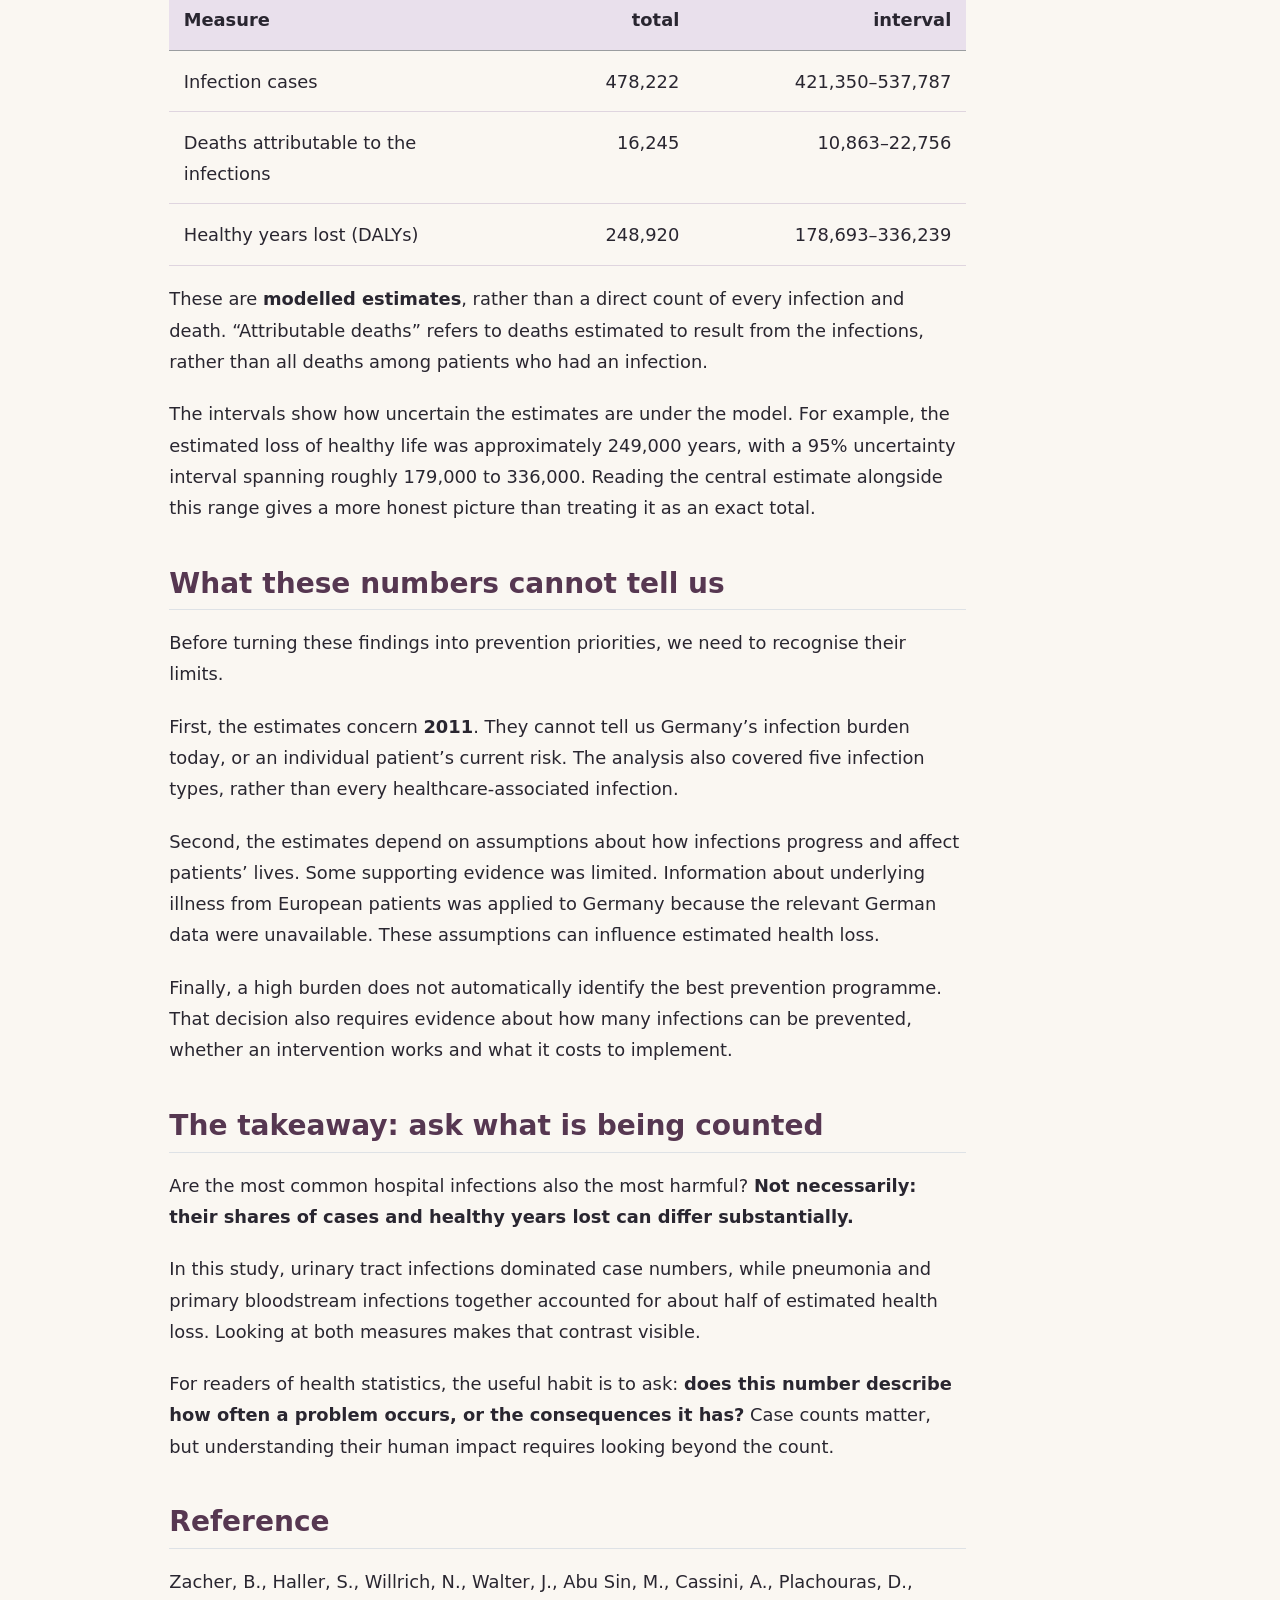
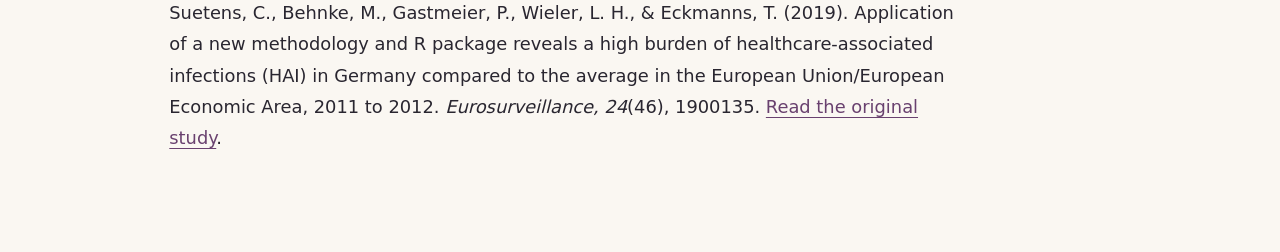
==== commit 69505529: "Update website design, profile and contact links and fix category filters" ====
--- a/docs/posts/welcome/index.html
+++ b/docs/posts/welcome/index.html
@@ -101,6 +101,11 @@
   </li>  
   <li class="nav-item compact">
     <a class="nav-link" href="https://github.com/asri0053"> <i class="bi bi-github" role="img">
+</i> 
+<span class="menu-text"></span></a>
+  </li>  
+  <li class="nav-item compact">
+    <a class="nav-link" href="https://www.linkedin.com/in/aditi-srinivas/"> <i class="bi bi-linkedin" role="img" aria-label="LinkedIn">
 </i> 
 <span class="menu-text"></span></a>
   </li>  
--- a/docs/styles.css
+++ b/docs/styles.css
@@ -1,19 +1,57 @@
-/* Warm background and readable body text */
-body {
-  background-color: #faf7f2;
-  color: #292630;
-  font-family: Arial, sans-serif;
-  line-height: 1.7;
+:root {
+  --page: #faf7f2;
+  --ink: #292630;
+  --plum: #563751;
+  --lavender: #e9e0ec;
+  --border: #dfd5df;
 }
 
-/* Dark plum headings */
-h1, h2, h3, h4 {
-  color: #563751;
+body {
+  background: var(--page);
+  color: var(--ink);
+  font-family: system-ui, -apple-system, "Segoe UI", sans-serif;
+  font-size: 1.05rem;
+  line-height: 1.75;
 }
 
-/* Soft lavender navigation */
+h1, h2, h3, h4 {
+  color: var(--plum);
+  font-weight: 650;
+  line-height: 1.25;
+}
+
+h1 {
+  letter-spacing: -0.035em;
+}
+
+h2 {
+  margin-top: 2.5rem;
+  margin-bottom: 1rem;
+}
+
+p {
+  margin-bottom: 1.25rem;
+}
+
+a {
+  color: #69416f;
+  text-underline-offset: 0.2em;
+}
+
+a:hover {
+  color: #45264b;
+}
+
+a:focus-visible,
+button:focus-visible {
+  outline: 3px solid #237a83;
+  outline-offset: 4px;
+}
+
 .navbar {
-  background-color: #e9e0ec;
+  background: var(--lavender);
+  border-bottom: 1px solid var(--border);
+  padding-block: 1rem;
 }
 
 .navbar .navbar-brand,
@@ -21,9 +59,13 @@
   color: #39283f;
 }
 
-/* Homepage title banner */
+.navbar-brand {
+  font-weight: 650;
+}
+
 .quarto-title-banner {
-  background-color: #e9e0ec;
+  background: var(--lavender);
+  padding-block: 3rem;
 }
 
 .quarto-title-banner h1,
@@ -31,11 +73,90 @@
   color: #39283f;
 }
 
-/* Distinct, readable links */
-a {
-  color: #69416f;
+.quarto-title-banner .subtitle {
+  color: #574b5d;
+  font-size: 1.2rem;
+  margin-top: 0.8rem;
 }
 
-a:hover {
-  color: #45264b;
+#quarto-content {
+  padding-top: 2rem;
 }
+
+.quarto-listing-default .quarto-post {
+  background: #fffdfb;
+  border: 1px solid var(--border);
+  border-radius: 16px;
+  padding: 1.5rem;
+  margin-bottom: 1.5rem;
+}
+
+.quarto-post .listing-title {
+  font-size: 1.55rem;
+  line-height: 1.3;
+}
+
+.quarto-post .listing-description {
+  color: #554e59;
+}
+
+.quarto-category {
+  border: 1px solid var(--border);
+  border-radius: 999px;
+  padding: 0.2rem 0.65rem;
+  color: var(--plum);
+}
+
+div.quarto-about-jolla .about-image {
+  border-radius: 50%;
+  object-fit: cover;
+  border: 5px solid var(--lavender);
+}
+
+div.quarto-about-jolla .about-link {
+  border: 1px solid var(--plum);
+  border-radius: 999px;
+  padding: 0.55rem 1rem;
+  color: var(--plum);
+  text-decoration: none;
+}
+
+div.quarto-about-jolla .about-link:hover {
+  background: var(--plum);
+  color: white;
+}
+
+figcaption,
+.table-caption {
+  color: #59515d;
+  font-size: 0.9rem;
+  line-height: 1.6;
+}
+
+.table {
+  --bs-table-bg: transparent;
+  border-color: var(--border);
+}
+
+.table thead {
+  background: var(--lavender);
+}
+
+.table th,
+.table td {
+  padding: 0.85rem;
+}
+
+@media (max-width: 767px) {
+  .quarto-title-banner {
+    padding-block: 2rem;
+  }
+
+  .quarto-listing-default .quarto-post {
+    padding: 1rem;
+  }
+
+  .quarto-post .listing-title {
+    font-size: 1.3rem;
+  }
+}
